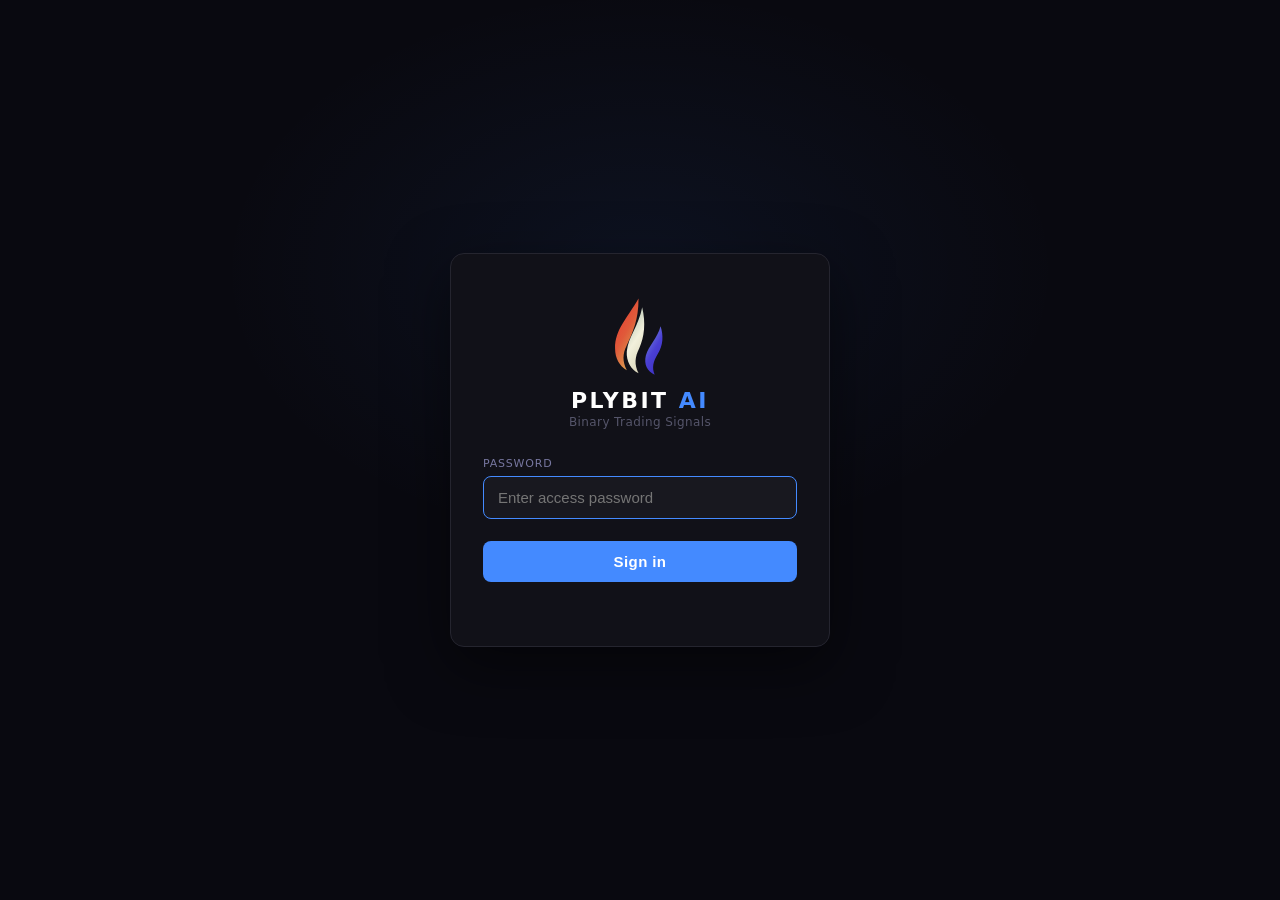
==== static/login.html @ 20d8a283 "Replace browser Basic-Auth popup with a styled login page The native Basic-Auth dialog can't be styl" ====
<!DOCTYPE html>
<html lang="en">
<head>
  <meta charset="UTF-8" />
  <meta name="viewport" content="width=device-width, initial-scale=1.0" />
  <title>Sign in — Plybit AI</title>
  <link rel="icon" href="data:image/svg+xml,%3Csvg xmlns='http://www.w3.org/2000/svg' viewBox='0 0 32 32'%3E%3Crect width='32' height='32' rx='6' fill='%230d1117'/%3E%3Crect x='8' y='14' width='4' height='12' fill='%2300e676'/%3E%3Cline x1='10' y1='6' x2='10' y2='14' stroke='%2300e676' stroke-width='2'/%3E%3Crect x='20' y='8' width='4' height='10' fill='%23ff1744'/%3E%3Cline x1='22' y1='4' x2='22' y2='24' stroke='%23ff1744' stroke-width='2'/%3E%3C/svg%3E" />
  <style>
    *, *::before, *::after { box-sizing: border-box; margin: 0; padding: 0; }
    html, body {
      height: 100%;
      background: #090910;
      color: #dddde8;
      font-family: 'Segoe UI', system-ui, -apple-system, sans-serif;
    }
    body {
      display: flex;
      align-items: center;
      justify-content: center;
      padding: 20px;
      /* soft radial glow behind the card */
      background:
        radial-gradient(600px 400px at 50% 30%, rgba(68,138,255,0.07), transparent 70%),
        #090910;
    }
    .card {
      width: 100%;
      max-width: 380px;
      background: #111118;
      border: 1px solid #25252f;
      border-radius: 14px;
      padding: 40px 32px 32px;
      text-align: center;
      box-shadow: 0 20px 60px rgba(0,0,0,0.5);
    }
    .logo { width: 88px; height: 88px; margin: 0 auto 6px; display: block; }
    .brand {
      font-size: 22px;
      font-weight: 800;
      letter-spacing: 2.5px;
      color: #fff;
      margin-bottom: 2px;
    }
    .brand em { color: #448aff; font-style: normal; }
    .tag {
      font-size: 12px;
      color: #55556a;
      margin-bottom: 28px;
      letter-spacing: 0.4px;
    }
    .field { margin-bottom: 14px; text-align: left; }
    .field label {
      display: block;
      font-size: 11px;
      text-transform: uppercase;
      letter-spacing: 0.8px;
      color: #7777a0;
      margin-bottom: 6px;
    }
    .field input {
      width: 100%;
      background: #18181f;
      border: 1px solid #25252f;
      border-radius: 8px;
      color: #dddde8;
      font-size: 15px;
      padding: 12px 14px;
      outline: none;
      transition: border-color 0.15s;
    }
    .field input:focus { border-color: #448aff; }
    button {
      width: 100%;
      margin-top: 8px;
      background: #448aff;
      border: none;
      border-radius: 8px;
      color: #fff;
      font-size: 15px;
      font-weight: 700;
      letter-spacing: 0.4px;
      padding: 12px;
      cursor: pointer;
      transition: filter 0.15s, transform 0.05s;
    }
    button:hover  { filter: brightness(1.12); }
    button:active { transform: scale(0.99); }
    button:disabled { opacity: 0.6; cursor: default; }
    .err {
      margin-top: 14px;
      font-size: 13px;
      color: #ff5b76;
      min-height: 18px;
    }
    @media (max-width: 420px) {
      .card { padding: 32px 22px 26px; }
      .logo { width: 74px; height: 74px; }
    }
  </style>
</head>
<body>
  <div class="card">
    <!-- Logo: layered flame/drop — red-gold, cream, blue-violet -->
    <svg class="logo" viewBox="0 0 120 120" aria-hidden="true">
      <defs>
        <linearGradient id="gRed" x1="0" y1="0" x2="0.6" y2="1">
          <stop offset="0" stop-color="#e8322e"/>
          <stop offset="0.55" stop-color="#e05a3a"/>
          <stop offset="1" stop-color="#d9a552"/>
        </linearGradient>
        <linearGradient id="gCream" x1="0.3" y1="0" x2="0.7" y2="1">
          <stop offset="0" stop-color="#aebfae"/>
          <stop offset="0.5" stop-color="#f2f0dc"/>
          <stop offset="1" stop-color="#d8d4b8"/>
        </linearGradient>
        <linearGradient id="gBlue" x1="0.2" y1="0" x2="0.8" y2="1">
          <stop offset="0" stop-color="#7b8fd9"/>
          <stop offset="0.5" stop-color="#4a3fd4"/>
          <stop offset="1" stop-color="#3b2fbf"/>
        </linearGradient>
      </defs>
      <!-- red-gold left flame -->
      <path fill="url(#gRed)" d="M58 6
        C 42 34, 26 48, 26 74
        C 26 88, 32 98, 42 104
        C 36 92, 36 82, 42 70
        C 50 52, 58 36, 58 6 Z"/>
      <!-- cream middle sweep -->
      <path fill="url(#gCream)" d="M63 18
        C 58 44, 44 58, 42 78
        C 41 92, 48 103, 58 108
        C 52 96, 53 86, 59 74
        C 66 58, 68 40, 63 18 Z"/>
      <!-- blue-violet right petal -->
      <path fill="url(#gBlue)" d="M88 44
        C 84 60, 72 70, 68 84
        C 65 96, 70 106, 80 110
        C 76 100, 78 92, 84 82
        C 92 70, 92 56, 88 44 Z"/>
    </svg>
    <div class="brand">PLYBIT <em>AI</em></div>
    <div class="tag">Binary Trading Signals</div>

    <form id="login-form">
      <div class="field">
        <label for="password">Password</label>
        <input id="password" type="password" autocomplete="current-password"
               placeholder="Enter access password" autofocus />
      </div>
      <button type="submit" id="submit-btn">Sign in</button>
      <div class="err" id="err"></div>
    </form>
  </div>

  <script>
    'use strict';
    const form = document.getElementById('login-form');
    const btn  = document.getElementById('submit-btn');
    const err  = document.getElementById('err');

    form.addEventListener('submit', async (e) => {
      e.preventDefault();
      err.textContent = '';
      btn.disabled = true;
      btn.textContent = 'Signing in…';
      try {
        const res = await fetch('/api/login', {
          method:  'POST',
          headers: { 'Content-Type': 'application/json' },
          body:    JSON.stringify({ password: document.getElementById('password').value }),
        });
        if (res.ok) {
          location.href = '/';
          return;
        }
        err.textContent = 'Wrong password — try again';
      } catch (_) {
        err.textContent = 'Connection failed — try again';
      }
      btn.disabled = false;
      btn.textContent = 'Sign in';
    });
  </script>
</body>
</html>
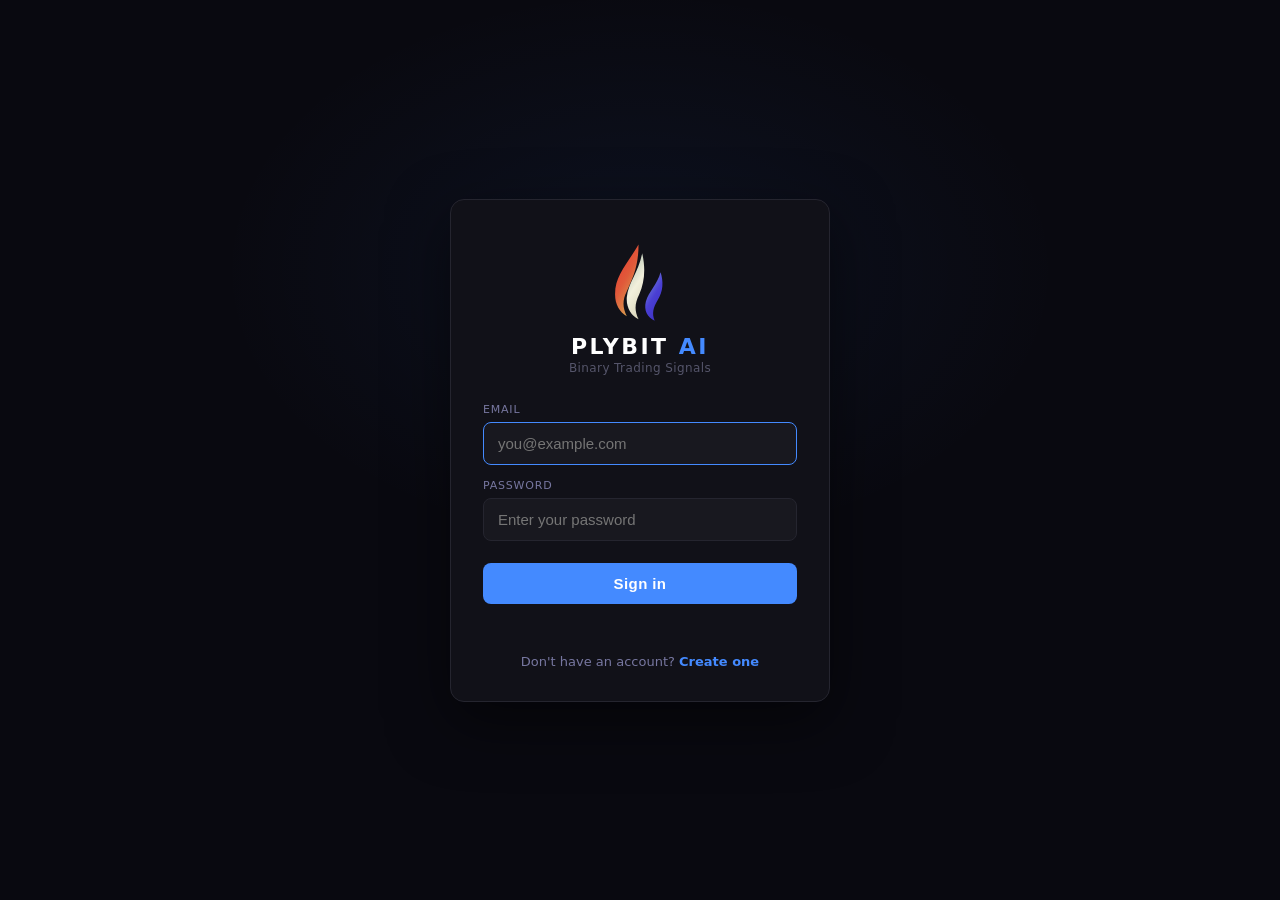
==== commit 1d37531a: "Replace shared-password gate with per-user accounts (normal/premium/admin) + admin dashboard The old" ====
--- a/static/login.html
+++ b/static/login.html
@@ -33,7 +33,11 @@
       text-align: center;
       box-shadow: 0 20px 60px rgba(0,0,0,0.5);
     }
-    .logo { width: 88px; height: 88px; margin: 0 auto 6px; display: block; }
+    .logo { width: 88px; height: 88px; margin: 0 auto 6px; display: block; object-fit: contain; }
+    .logo.hidden { display: none; }
+    /* the raster logo sits on its own black square — round it like an
+       app icon so the square edge doesn't fight the card background */
+    img.logo { border-radius: 20px; }
     .brand {
       font-size: 22px;
       font-weight: 800;
@@ -92,6 +96,21 @@
       color: #ff5b76;
       min-height: 18px;
     }
+    .toggle {
+      margin-top: 18px;
+      font-size: 13px;
+      color: #7777a0;
+    }
+    .toggle button {
+      all: unset;
+      width: auto;
+      margin: 0;
+      color: #448aff;
+      cursor: pointer;
+      font-weight: 600;
+    }
+    .toggle button:hover { text-decoration: underline; }
+    .field.hidden { display: none; }
     @media (max-width: 420px) {
       .card { padding: 32px 22px 26px; }
       .logo { width: 74px; height: 74px; }
@@ -100,8 +119,12 @@
 </head>
 <body>
   <div class="card">
-    <!-- Logo: layered flame/drop — red-gold, cream, blue-violet -->
-    <svg class="logo" viewBox="0 0 120 120" aria-hidden="true">
+    <!-- Real brand logo: drop the file at static/logo.png and it's used
+         automatically; until then the inline SVG below is the fallback. -->
+    <img class="logo hidden" id="logo-img" src="/logo.png" alt="Plybit AI logo"
+         onload="this.classList.remove('hidden'); document.getElementById('logo-fallback').classList.add('hidden');" />
+    <!-- Fallback: layered flame/drop — red-gold, cream, blue-violet -->
+    <svg class="logo" id="logo-fallback" viewBox="0 0 120 120" aria-hidden="true">
       <defs>
         <linearGradient id="gRed" x1="0" y1="0" x2="0.6" y2="1">
           <stop offset="0" stop-color="#e8322e"/>
@@ -143,43 +166,98 @@
 
     <form id="login-form">
       <div class="field">
+        <label for="email">Email</label>
+        <input id="email" type="email" autocomplete="username"
+               placeholder="you@example.com" autofocus />
+      </div>
+      <div class="field">
         <label for="password">Password</label>
         <input id="password" type="password" autocomplete="current-password"
-               placeholder="Enter access password" autofocus />
+               placeholder="Enter your password" />
+      </div>
+      <div class="field hidden" id="confirm-field">
+        <label for="confirm">Confirm password</label>
+        <input id="confirm" type="password" autocomplete="new-password"
+               placeholder="Re-enter your password" />
       </div>
       <button type="submit" id="submit-btn">Sign in</button>
       <div class="err" id="err"></div>
+      <div class="toggle">
+        <span id="toggle-text">Don't have an account?</span>
+        <button type="button" id="toggle-btn">Create one</button>
+      </div>
     </form>
   </div>
 
   <script>
     'use strict';
-    const form = document.getElementById('login-form');
-    const btn  = document.getElementById('submit-btn');
-    const err  = document.getElementById('err');
+    const form         = document.getElementById('login-form');
+    const btn          = document.getElementById('submit-btn');
+    const err          = document.getElementById('err');
+    const emailEl      = document.getElementById('email');
+    const passwordEl   = document.getElementById('password');
+    const confirmField = document.getElementById('confirm-field');
+    const confirmEl    = document.getElementById('confirm');
+    const toggleText   = document.getElementById('toggle-text');
+    const toggleBtn    = document.getElementById('toggle-btn');
+
+    let mode = 'login';   // 'login' | 'signup'
+
+    function applyMode() {
+      err.textContent = '';
+      if (mode === 'login') {
+        confirmField.classList.add('hidden');
+        passwordEl.autocomplete = 'current-password';
+        btn.textContent = 'Sign in';
+        toggleText.textContent = "Don't have an account?";
+        toggleBtn.textContent = 'Create one';
+      } else {
+        confirmField.classList.remove('hidden');
+        passwordEl.autocomplete = 'new-password';
+        btn.textContent = 'Create account';
+        toggleText.textContent = 'Already have an account?';
+        toggleBtn.textContent = 'Sign in';
+      }
+    }
+
+    toggleBtn.addEventListener('click', () => {
+      mode = mode === 'login' ? 'signup' : 'login';
+      applyMode();
+    });
 
     form.addEventListener('submit', async (e) => {
       e.preventDefault();
       err.textContent = '';
+
+      const email    = emailEl.value.trim();
+      const password = passwordEl.value;
+      if (mode === 'signup' && password !== confirmEl.value) {
+        err.textContent = "Passwords don't match";
+        return;
+      }
+
       btn.disabled = true;
-      btn.textContent = 'Signing in…';
+      btn.textContent = mode === 'login' ? 'Signing in…' : 'Creating account…';
       try {
-        const res = await fetch('/api/login', {
+        const res  = await fetch(mode === 'login' ? '/api/login' : '/api/signup', {
           method:  'POST',
           headers: { 'Content-Type': 'application/json' },
-          body:    JSON.stringify({ password: document.getElementById('password').value }),
+          body:    JSON.stringify({ email, password }),
         });
-        if (res.ok) {
+        const data = await res.json().catch(() => ({}));
+        if (res.ok && data.ok) {
           location.href = '/';
           return;
         }
-        err.textContent = 'Wrong password — try again';
+        err.textContent = data.error || 'Something went wrong — try again';
       } catch (_) {
         err.textContent = 'Connection failed — try again';
       }
       btn.disabled = false;
-      btn.textContent = 'Sign in';
+      applyMode();
     });
+
+    applyMode();
   </script>
 </body>
 </html>
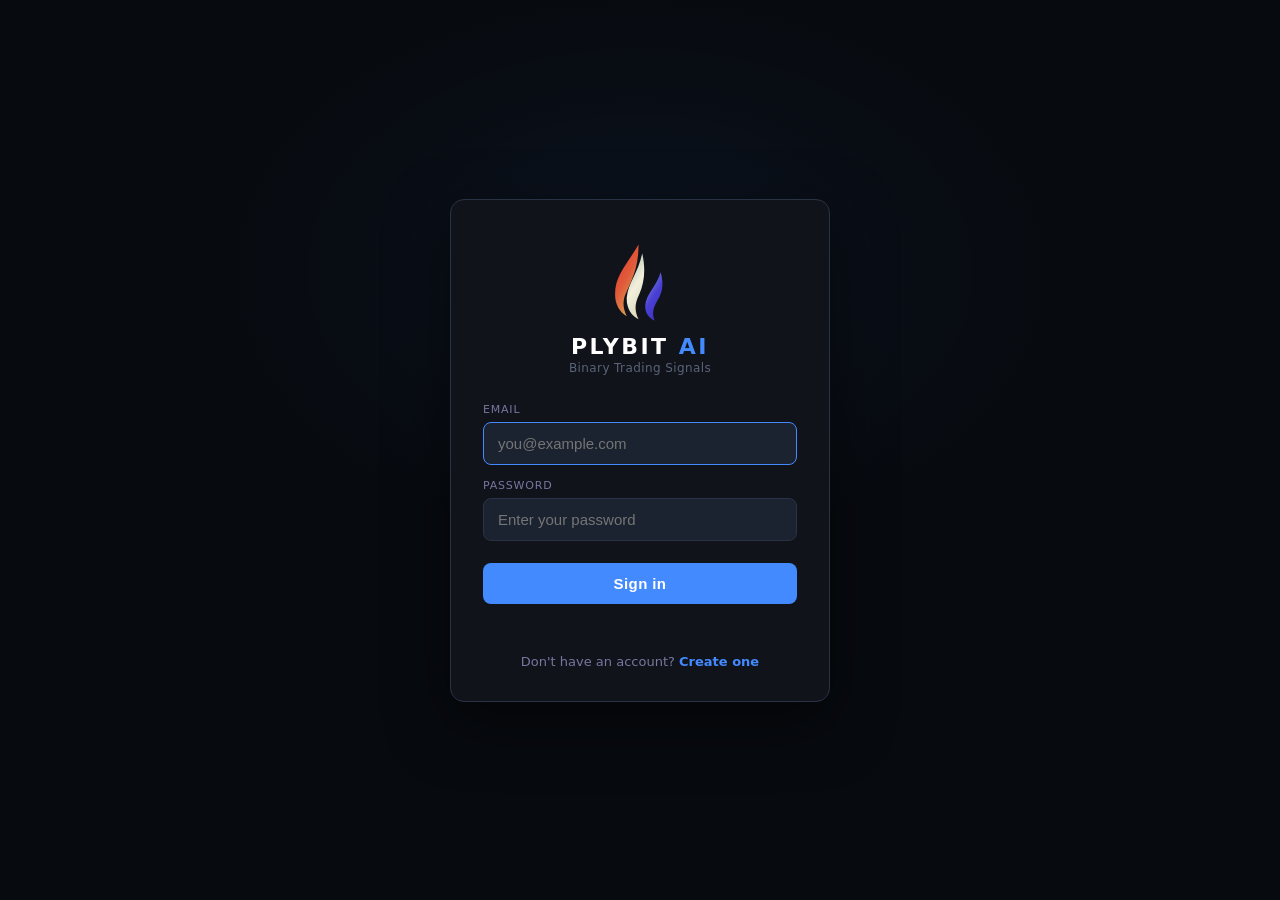
==== commit 379a6e30: "com" ====
--- a/static/login.html
+++ b/static/login.html
@@ -9,8 +9,8 @@
     *, *::before, *::after { box-sizing: border-box; margin: 0; padding: 0; }
     html, body {
       height: 100%;
-      background: #090910;
-      color: #dddde8;
+      background: #070a0f;
+      color: #e8ecf5;
       font-family: 'Segoe UI', system-ui, -apple-system, sans-serif;
     }
     body {
@@ -21,13 +21,13 @@
       /* soft radial glow behind the card */
       background:
         radial-gradient(600px 400px at 50% 30%, rgba(68,138,255,0.07), transparent 70%),
-        #090910;
+        #070a0f;
     }
     .card {
       width: 100%;
       max-width: 380px;
-      background: #111118;
-      border: 1px solid #25252f;
+      background: #10131a;
+      border: 1px solid #2a3345;
       border-radius: 14px;
       padding: 40px 32px 32px;
       text-align: center;
@@ -48,7 +48,7 @@
     .brand em { color: #448aff; font-style: normal; }
     .tag {
       font-size: 12px;
-      color: #55556a;
+      color: #5a6478;
       margin-bottom: 28px;
       letter-spacing: 0.4px;
     }
@@ -63,10 +63,10 @@
     }
     .field input {
       width: 100%;
-      background: #18181f;
-      border: 1px solid #25252f;
+      background: #1b2230;
+      border: 1px solid #2a3345;
       border-radius: 8px;
-      color: #dddde8;
+      color: #e8ecf5;
       font-size: 15px;
       padding: 12px 14px;
       outline: none;
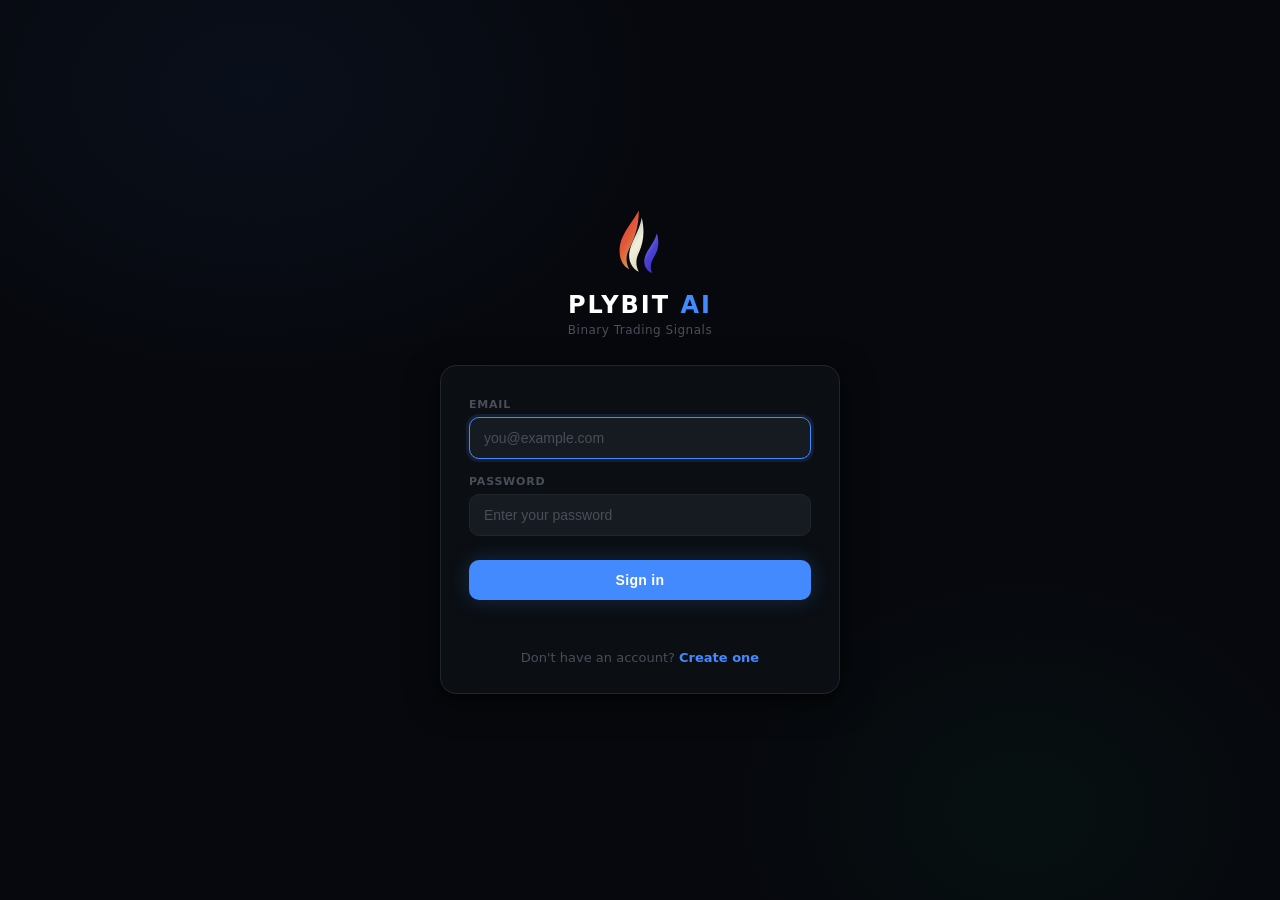
==== commit ce4e4f2d: "Signal improvements + UI/UX redesign Signal System (analyze_eoc.py): - Fix critical _tvol_ratio Name" ====
--- a/static/login.html
+++ b/static/login.html
@@ -9,184 +9,200 @@
     *, *::before, *::after { box-sizing: border-box; margin: 0; padding: 0; }
     html, body {
       height: 100%;
-      background: #070a0f;
-      color: #e8ecf5;
+      background: #06080d;
+      color: #e6edf3;
       font-family: 'Segoe UI', system-ui, -apple-system, sans-serif;
+      -webkit-font-smoothing: antialiased;
     }
     body {
       display: flex;
       align-items: center;
       justify-content: center;
       padding: 20px;
-      /* soft radial glow behind the card */
       background:
-        radial-gradient(600px 400px at 50% 30%, rgba(68,138,255,0.07), transparent 70%),
-        #070a0f;
-    }
-    .card {
+        radial-gradient(700px 500px at 20% 10%, rgba(68,138,255,0.06), transparent 60%),
+        radial-gradient(500px 400px at 80% 90%, rgba(0,230,118,0.04), transparent 60%),
+        #06080d;
+    }
+    .login-container {
       width: 100%;
-      max-width: 380px;
-      background: #10131a;
-      border: 1px solid #2a3345;
-      border-radius: 14px;
-      padding: 40px 32px 32px;
+      max-width: 400px;
+      animation: loginFadeIn 0.5s ease-out;
+    }
+    @keyframes loginFadeIn {
+      from { opacity: 0; transform: translateY(16px) scale(0.97); }
+      to { opacity: 1; transform: translateY(0) scale(1); }
+    }
+    .login-brand {
       text-align: center;
-      box-shadow: 0 20px 60px rgba(0,0,0,0.5);
-    }
-    .logo { width: 88px; height: 88px; margin: 0 auto 6px; display: block; object-fit: contain; }
-    .logo.hidden { display: none; }
-    /* the raster logo sits on its own black square — round it like an
-       app icon so the square edge doesn't fight the card background */
-    img.logo { border-radius: 20px; }
-    .brand {
-      font-size: 22px;
+      margin-bottom: 28px;
+    }
+    .brand-logo {
+      width: 72px;
+      height: 72px;
+      margin: 0 auto 12px;
+      display: block;
+      object-fit: contain;
+      border-radius: 18px;
+    }
+    .brand-logo.hidden { display: none; }
+    .brand-name {
+      font-size: 24px;
       font-weight: 800;
-      letter-spacing: 2.5px;
+      letter-spacing: 2px;
       color: #fff;
-      margin-bottom: 2px;
-    }
-    .brand em { color: #448aff; font-style: normal; }
-    .tag {
+    }
+    .brand-name em { color: #448aff; font-style: normal; }
+    .brand-tag {
       font-size: 12px;
-      color: #5a6478;
-      margin-bottom: 28px;
-      letter-spacing: 0.4px;
-    }
-    .field { margin-bottom: 14px; text-align: left; }
+      color: #484f58;
+      margin-top: 4px;
+      letter-spacing: 0.5px;
+    }
+    .login-card {
+      background: rgba(13,17,23,0.85);
+      backdrop-filter: blur(20px);
+      -webkit-backdrop-filter: blur(20px);
+      border: 1px solid #21262d;
+      border-radius: 16px;
+      padding: 32px 28px 28px;
+      box-shadow: 0 4px 12px rgba(0,0,0,0.4), 0 8px 32px rgba(0,0,0,0.5);
+    }
+    .field { margin-bottom: 16px; text-align: left; }
     .field label {
       display: block;
       font-size: 11px;
       text-transform: uppercase;
       letter-spacing: 0.8px;
-      color: #7777a0;
+      color: #484f58;
       margin-bottom: 6px;
+      font-weight: 600;
     }
     .field input {
       width: 100%;
-      background: #1b2230;
-      border: 1px solid #2a3345;
-      border-radius: 8px;
-      color: #e8ecf5;
-      font-size: 15px;
+      background: #161b22;
+      border: 1px solid #21262d;
+      border-radius: 10px;
+      color: #e6edf3;
+      font-size: 14px;
       padding: 12px 14px;
       outline: none;
-      transition: border-color 0.15s;
-    }
-    .field input:focus { border-color: #448aff; }
-    button {
+      transition: border-color 0.2s, box-shadow 0.2s;
+    }
+    .field input:focus {
+      border-color: #448aff;
+      box-shadow: 0 0 0 3px rgba(68,138,255,0.12);
+    }
+    .field input::placeholder { color: #484f58; }
+    .submit-btn {
       width: 100%;
       margin-top: 8px;
       background: #448aff;
       border: none;
-      border-radius: 8px;
+      border-radius: 10px;
       color: #fff;
-      font-size: 15px;
+      font-size: 14px;
       font-weight: 700;
-      letter-spacing: 0.4px;
+      letter-spacing: 0.3px;
       padding: 12px;
       cursor: pointer;
-      transition: filter 0.15s, transform 0.05s;
-    }
-    button:hover  { filter: brightness(1.12); }
-    button:active { transform: scale(0.99); }
-    button:disabled { opacity: 0.6; cursor: default; }
+      transition: filter 0.15s, transform 0.1s, box-shadow 0.2s;
+      box-shadow: 0 0 20px rgba(68,138,255,0.2);
+    }
+    .submit-btn:hover {
+      filter: brightness(1.1);
+      box-shadow: 0 0 28px rgba(68,138,255,0.3);
+    }
+    .submit-btn:active { transform: scale(0.98); }
+    .submit-btn:disabled { opacity: 0.6; cursor: default; filter: none; box-shadow: none; }
     .err {
       margin-top: 14px;
       font-size: 13px;
       color: #ff5b76;
       min-height: 18px;
+      text-align: center;
     }
     .toggle {
       margin-top: 18px;
       font-size: 13px;
-      color: #7777a0;
-    }
-    .toggle button {
-      all: unset;
-      width: auto;
-      margin: 0;
+      color: #484f58;
+      text-align: center;
+    }
+    .toggle a {
       color: #448aff;
       cursor: pointer;
       font-weight: 600;
-    }
-    .toggle button:hover { text-decoration: underline; }
+      text-decoration: none;
+      transition: color 0.15s;
+    }
+    .toggle a:hover { color: #66a3ff; text-decoration: underline; }
     .field.hidden { display: none; }
     @media (max-width: 420px) {
-      .card { padding: 32px 22px 26px; }
-      .logo { width: 74px; height: 74px; }
+      .login-card { padding: 24px 20px 22px; }
+      .brand-logo { width: 60px; height: 60px; }
+      .brand-name { font-size: 20px; }
+    }
+    @media (prefers-reduced-motion: reduce) {
+      .login-container { animation: none; }
     }
   </style>
 </head>
 <body>
-  <div class="card">
-    <!-- Real brand logo: drop the file at static/logo.png and it's used
-         automatically; until then the inline SVG below is the fallback. -->
-    <img class="logo hidden" id="logo-img" src="/logo.png" alt="Plybit AI logo"
-         onload="this.classList.remove('hidden'); document.getElementById('logo-fallback').classList.add('hidden');" />
-    <!-- Fallback: layered flame/drop — red-gold, cream, blue-violet -->
-    <svg class="logo" id="logo-fallback" viewBox="0 0 120 120" aria-hidden="true">
-      <defs>
-        <linearGradient id="gRed" x1="0" y1="0" x2="0.6" y2="1">
-          <stop offset="0" stop-color="#e8322e"/>
-          <stop offset="0.55" stop-color="#e05a3a"/>
-          <stop offset="1" stop-color="#d9a552"/>
-        </linearGradient>
-        <linearGradient id="gCream" x1="0.3" y1="0" x2="0.7" y2="1">
-          <stop offset="0" stop-color="#aebfae"/>
-          <stop offset="0.5" stop-color="#f2f0dc"/>
-          <stop offset="1" stop-color="#d8d4b8"/>
-        </linearGradient>
-        <linearGradient id="gBlue" x1="0.2" y1="0" x2="0.8" y2="1">
-          <stop offset="0" stop-color="#7b8fd9"/>
-          <stop offset="0.5" stop-color="#4a3fd4"/>
-          <stop offset="1" stop-color="#3b2fbf"/>
-        </linearGradient>
-      </defs>
-      <!-- red-gold left flame -->
-      <path fill="url(#gRed)" d="M58 6
-        C 42 34, 26 48, 26 74
-        C 26 88, 32 98, 42 104
-        C 36 92, 36 82, 42 70
-        C 50 52, 58 36, 58 6 Z"/>
-      <!-- cream middle sweep -->
-      <path fill="url(#gCream)" d="M63 18
-        C 58 44, 44 58, 42 78
-        C 41 92, 48 103, 58 108
-        C 52 96, 53 86, 59 74
-        C 66 58, 68 40, 63 18 Z"/>
-      <!-- blue-violet right petal -->
-      <path fill="url(#gBlue)" d="M88 44
-        C 84 60, 72 70, 68 84
-        C 65 96, 70 106, 80 110
-        C 76 100, 78 92, 84 82
-        C 92 70, 92 56, 88 44 Z"/>
-    </svg>
-    <div class="brand">PLYBIT <em>AI</em></div>
-    <div class="tag">Binary Trading Signals</div>
-
-    <form id="login-form">
-      <div class="field">
-        <label for="email">Email</label>
-        <input id="email" type="email" autocomplete="username"
-               placeholder="you@example.com" autofocus />
-      </div>
-      <div class="field">
-        <label for="password">Password</label>
-        <input id="password" type="password" autocomplete="current-password"
-               placeholder="Enter your password" />
-      </div>
-      <div class="field hidden" id="confirm-field">
-        <label for="confirm">Confirm password</label>
-        <input id="confirm" type="password" autocomplete="new-password"
-               placeholder="Re-enter your password" />
-      </div>
-      <button type="submit" id="submit-btn">Sign in</button>
-      <div class="err" id="err"></div>
-      <div class="toggle">
-        <span id="toggle-text">Don't have an account?</span>
-        <button type="button" id="toggle-btn">Create one</button>
-      </div>
-    </form>
+  <div class="login-container">
+    <div class="login-brand">
+      <img class="brand-logo hidden" id="logo-img" src="/logo.png" alt="Plybit AI logo"
+           onload="this.classList.remove('hidden'); document.getElementById('logo-fallback').classList.add('hidden');" />
+      <svg class="brand-logo" id="logo-fallback" viewBox="0 0 120 120" aria-hidden="true">
+        <defs>
+          <linearGradient id="gRed" x1="0" y1="0" x2="0.6" y2="1">
+            <stop offset="0" stop-color="#e8322e"/>
+            <stop offset="0.55" stop-color="#e05a3a"/>
+            <stop offset="1" stop-color="#d9a552"/>
+          </linearGradient>
+          <linearGradient id="gCream" x1="0.3" y1="0" x2="0.7" y2="1">
+            <stop offset="0" stop-color="#aebfae"/>
+            <stop offset="0.5" stop-color="#f2f0dc"/>
+            <stop offset="1" stop-color="#d8d4b8"/>
+          </linearGradient>
+          <linearGradient id="gBlue" x1="0.2" y1="0" x2="0.8" y2="1">
+            <stop offset="0" stop-color="#7b8fd9"/>
+            <stop offset="0.5" stop-color="#4a3fd4"/>
+            <stop offset="1" stop-color="#3b2fbf"/>
+          </linearGradient>
+        </defs>
+        <path fill="url(#gRed)" d="M58 6 C 42 34, 26 48, 26 74 C 26 88, 32 98, 42 104 C 36 92, 36 82, 42 70 C 50 52, 58 36, 58 6 Z"/>
+        <path fill="url(#gCream)" d="M63 18 C 58 44, 44 58, 42 78 C 41 92, 48 103, 58 108 C 52 96, 53 86, 59 74 C 66 58, 68 40, 63 18 Z"/>
+        <path fill="url(#gBlue)" d="M88 44 C 84 60, 72 70, 68 84 C 65 96, 70 106, 80 110 C 76 100, 78 92, 84 82 C 92 70, 92 56, 88 44 Z"/>
+      </svg>
+      <div class="brand-name">PLYBIT <em>AI</em></div>
+      <div class="brand-tag">Binary Trading Signals</div>
+    </div>
+
+    <div class="login-card">
+      <form id="login-form">
+        <div class="field">
+          <label for="email">Email</label>
+          <input id="email" type="email" autocomplete="username"
+                 placeholder="you@example.com" autofocus />
+        </div>
+        <div class="field">
+          <label for="password">Password</label>
+          <input id="password" type="password" autocomplete="current-password"
+                 placeholder="Enter your password" />
+        </div>
+        <div class="field hidden" id="confirm-field">
+          <label for="confirm">Confirm password</label>
+          <input id="confirm" type="password" autocomplete="new-password"
+                 placeholder="Re-enter your password" />
+        </div>
+        <button type="submit" id="submit-btn" class="submit-btn">Sign in</button>
+        <div class="err" id="err"></div>
+        <div class="toggle">
+          <span id="toggle-text">Don't have an account?</span>
+          <a id="toggle-btn">Create one</a>
+        </div>
+      </form>
+    </div>
   </div>
 
   <script>
@@ -201,7 +217,7 @@
     const toggleText   = document.getElementById('toggle-text');
     const toggleBtn    = document.getElementById('toggle-btn');
 
-    let mode = 'login';   // 'login' | 'signup'
+    let mode = 'login';
 
     function applyMode() {
       err.textContent = '';
@@ -228,14 +244,12 @@
     form.addEventListener('submit', async (e) => {
       e.preventDefault();
       err.textContent = '';
-
       const email    = emailEl.value.trim();
       const password = passwordEl.value;
       if (mode === 'signup' && password !== confirmEl.value) {
         err.textContent = "Passwords don't match";
         return;
       }
-
       btn.disabled = true;
       btn.textContent = mode === 'login' ? 'Signing in…' : 'Creating account…';
       try {
@@ -260,4 +274,4 @@
     applyMode();
   </script>
 </body>
-</html>
+</html>
